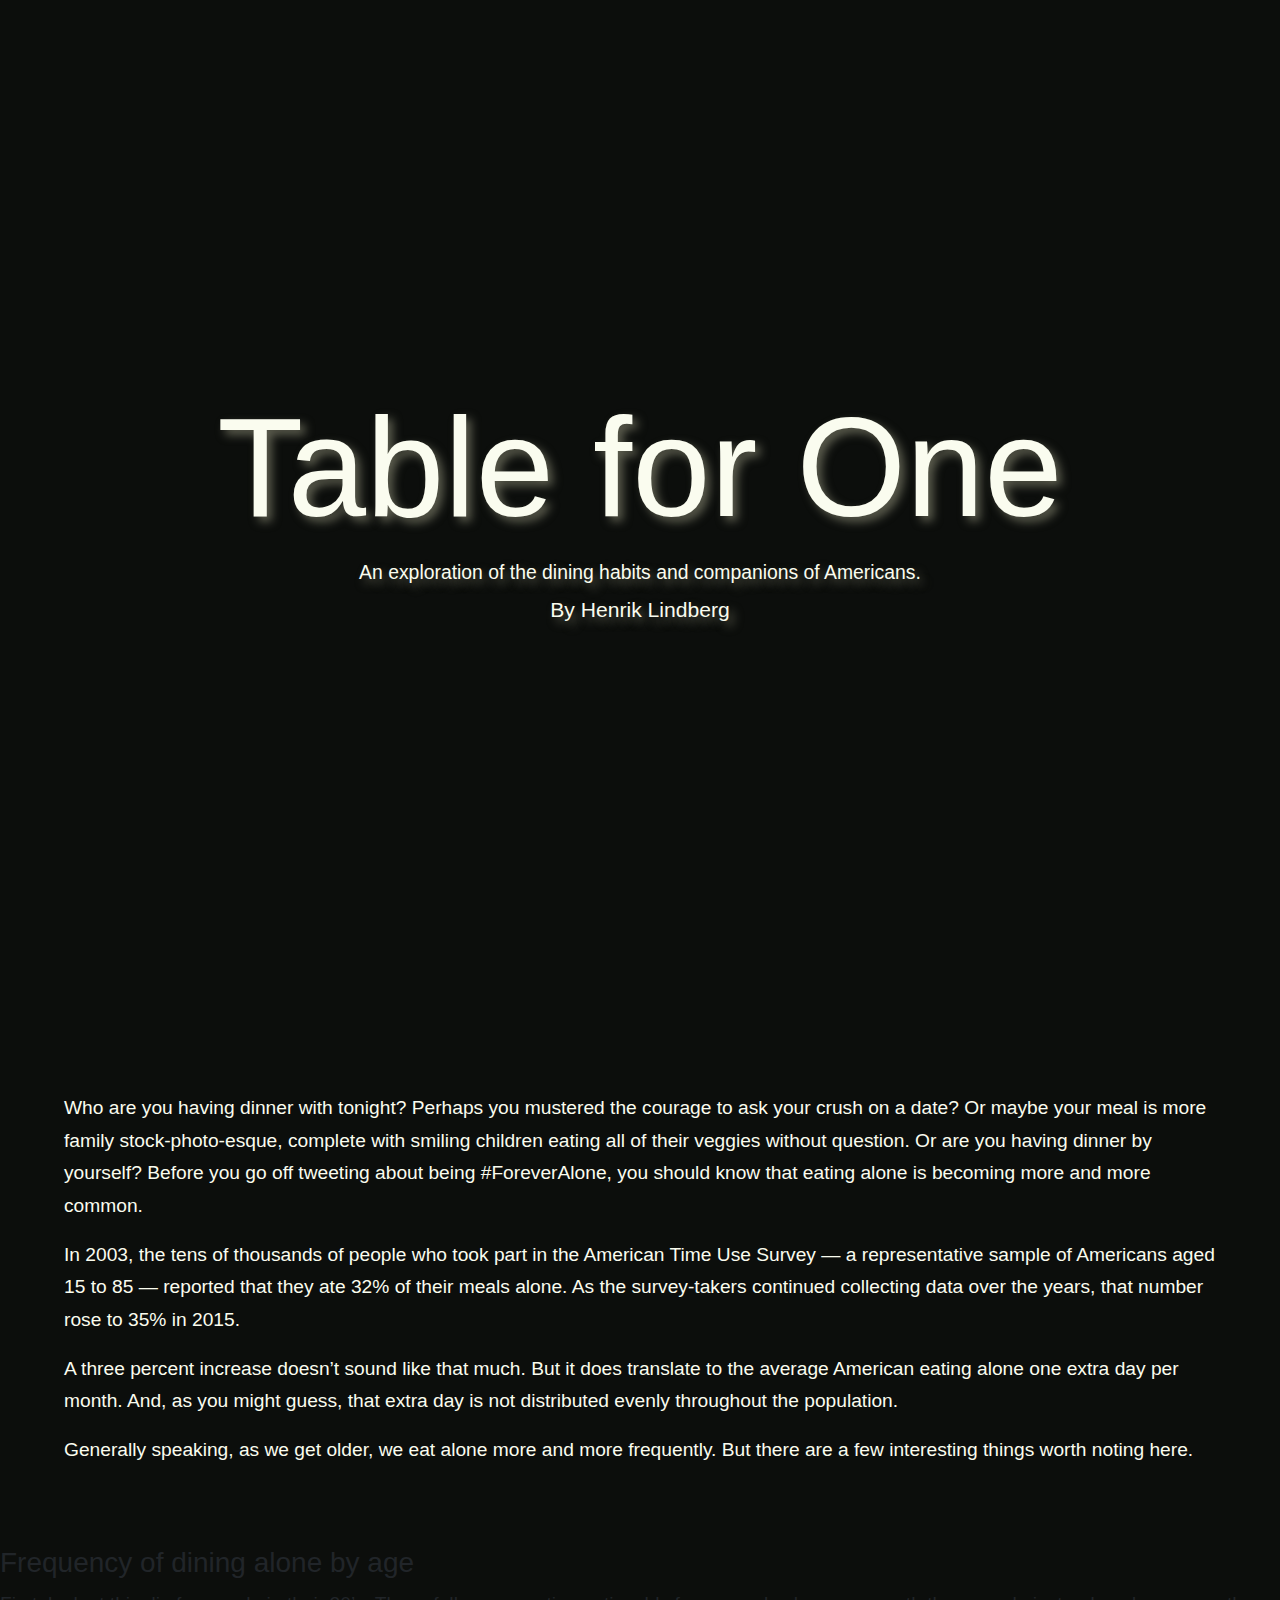
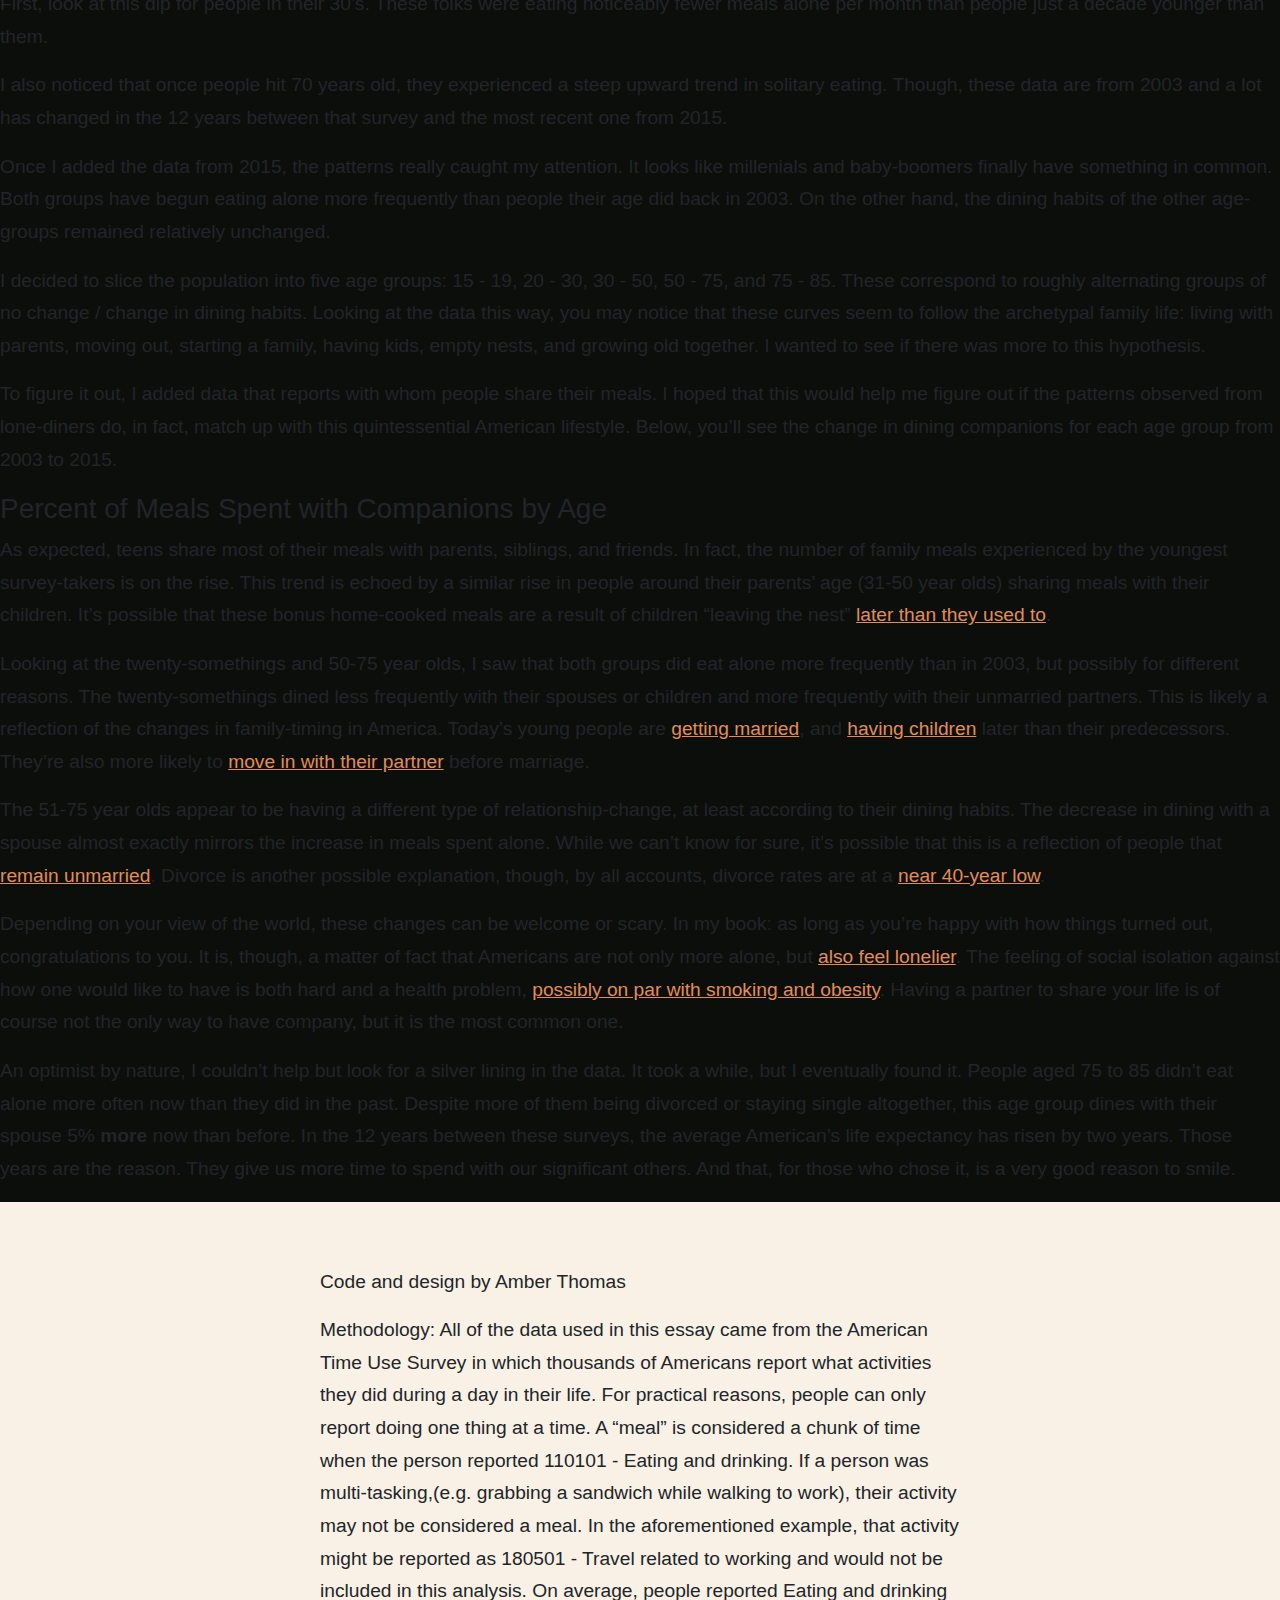
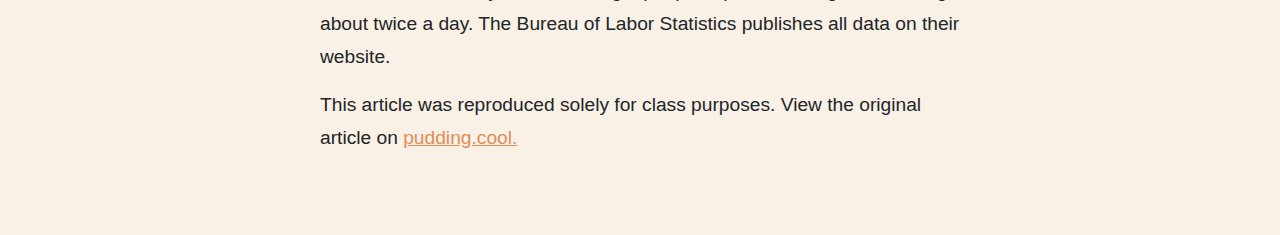
==== projects/dining-solo/index.html @ cf611155 "midterm code" ====
<!DOCTYPE html>
<html lang="en">

<head>
    <meta charset="UTF-8">
    <meta name="viewport" content="width=device-width, initial-scale=1.0">
    <title>Document</title>
    <script src="https://cdn.jsdelivr.net/npm/bootstrap@5.3.3/dist/js/bootstrap.bundle.min.js"></script>
    <link rel="stylesheet" href="https://cdn.jsdelivr.net/npm/bootstrap@5.3.3/dist/css/bootstrap.min.css">
    <link rel="stylesheet" href="style.css">
</head>

<header>
    <h1>Table for One</h1>
    <h2>An exploration of the dining habits and companions of Americans.</h2>
    <p>By Henrik Lindberg</p>
</header>
<main>
    <div class="container1">
        <p>Who are you having dinner with tonight? Perhaps you mustered the courage to ask your crush on a date? Or
            maybe your meal is more family stock-photo-esque, complete with smiling children eating all of their veggies
            without question. Or are you having dinner by yourself? Before you go off tweeting about being
            #ForeverAlone, you should know that eating alone is becoming more and more common.</p>

        <p>In 2003, the tens of thousands of people who took part in the American Time Use Survey — a representative
            sample of Americans aged 15 to 85 — reported that they ate 32% of their meals alone. As the survey-takers
            continued collecting data over the years, that number rose to 35% in 2015.</p>

        <p>A three percent increase doesn’t sound like that much. But it does translate to the average American eating
            alone one extra day per month. And, as you might guess, that extra day is not distributed evenly throughout
            the population.</p>
        <p>Generally speaking, as we get older, we eat alone more and more frequently. But there are a few interesting
            things worth noting here.</p>
        </div>

    <div class="conatiner2">
        <h3>Frequency of dining alone by age</h3>

        <p>First, look at this dip for people in their 30’s. These folks were eating noticeably fewer meals alone per
            month than people just a decade younger than them.</p>
        <p>I also noticed that once people hit 70 years old, they experienced a steep upward trend in solitary eating.
            Though, these data are from 2003 and a lot has changed in the 12 years between that survey and the most
            recent one from 2015.</p>
        <p>Once I added the data from 2015, the patterns really caught my attention. It looks like millenials and
            baby-boomers finally have something in common. Both groups have begun eating alone more frequently than
            people their age did back in 2003. On the other hand, the dining habits of the other age-groups remained
            relatively unchanged.</p>
        <p>I decided to slice the population into five age groups: 15 - 19, 20 - 30, 30 - 50, 50 - 75, and 75 - 85.
            These correspond to roughly alternating groups of no change / change in dining habits. Looking at the data
            this way, you may notice that these curves seem to follow the archetypal family life: living with parents,
            moving out, starting a family, having kids, empty nests, and growing old together. I wanted to see if there
            was more to this hypothesis.</p>
        </div>

        <div class="container3">
        <p>To figure it out, I added data that reports with whom people share their meals. I hoped that this would help
            me figure out if the patterns observed from lone-diners do, in fact, match up with this quintessential
            American lifestyle. Below, you’ll see the change in dining companions for each age group from 2003 to 2015.
        </p>
        </div>

    <div class="container4">  
    <h3>Percent of Meals Spent with Companions by Age</h3>
    </div> 

<div class="container5">
        <p>As expected, teens share most of their meals with parents, siblings, and friends. In fact, the number of
            family meals experienced by the youngest survey-takers is on the rise. This trend is echoed by a similar
            rise in people around their parents’ age (31-50 year olds) sharing meals with their children. It’s possible
            that these bonus home-cooked meals are a result of children “leaving the nest” <a
                href="http://www.mercurynews.com/2017/04/19/most-young-people-are-living-with-parents-prolonging-marriage-and-kids-study-finds/">later
                than they used to</a>.</p>
        <p>Looking at the twenty-somethings and 50-75 year olds, I saw that both groups did eat alone more frequently
            than in 2003, but possibly for different reasons. The twenty-somethings dined less frequently with their
            spouses or children and more frequently with their unmarried partners. This is likely a reflection of the
            changes in family-timing in America. Today’s young people are <a
                href="https://www.thespruce.com/estimated-median-age-marriage-2303878">getting married</a>, and <a
                href="https://www.nytimes.com/2016/03/01/science/age-when-american-women-have-children.html"> having
                children</a> later than their predecessors. They’re also more likely to <a
                href="http://www.pewresearch.org/fact-tank/2017/04/06/number-of-u-s-adults-cohabiting-with-a-partner-continues-to-rise-especially-among-those-50-and-older/">
                move in with their partner</a> before marriage.</p>
        <p>The 51-75 year olds appear to be having a different type of relationship-change, at least according to their
            dining habits. The decrease in dining with a spouse almost exactly mirrors the increase in meals spent
            alone. While we can’t know for sure, it’s possible that this is a reflection of people that <a
                href="http://www.gallup.com/poll/183515/fewer-young-people-say-relationship.aspx"> remain unmarried</a>.
            Divorce is another possible explanation, though, by all accounts, divorce rates are at a <a
                href="http://time.com/4575495/divorce-rate-nearly-40-year-low/">near 40-year low</a>.</p>
        <p>Depending on your view of the world, these changes can be welcome or scary. In my book: as long as you’re
            happy with how things turned out, congratulations to you. It is, though, a matter of fact that Americans are
            not only more alone, but <a
                href="https://www.forbes.com/sites/carolinebeaton/2017/02/09/why-millennials-are-lonely/"> also feel
                lonelier</a>. The feeling of social isolation against how one would like to have is both hard and a
            health problem, <a
                href="https://www.forbes.com/sites/quora/2017/01/18/loneliness-might-be-a-bigger-health-risk-than-smoking-or-obesity">possibly
                on par with smoking and obesity</a>. Having a partner to share your life is of course not the only way
            to have company, but it is the most common one.</p>
        <p>An optimist by nature, I couldn’t help but look for a silver lining in the data. It took a while, but I
            eventually found it. People aged 75 to 85 didn’t eat alone more often now than they did in the past. Despite
            more of them being divorced or staying single altogether, this age group dines with their spouse 5%
            <strong>more</strong> now than before. In the 12 years between these surveys, the average American’s life
            expectancy has risen by two years. Those years are the reason. They give us more time to spend with our
            significant others. And that, for those who chose it, is a very good reason to smile.</p>
</div>
</main>
<footer>
    <p>Code and design by Amber Thomas</p>
    <p>Methodology: All of the data used in this essay came from the American Time Use Survey in which thousands of
        Americans report what activities they did during a day in their life. For practical reasons, people can only
        report doing one thing at a time. A “meal” is considered a chunk of time when the person reported 110101 -
        Eating and drinking. If a person was multi-tasking,(e.g. grabbing a sandwich while walking to work), their
        activity may not be considered a meal. In the aforementioned example, that activity might be reported as 180501
        - Travel related to working and would not be included in this analysis. On average, people reported Eating and
        drinking about twice a day. The Bureau of Labor Statistics publishes all data on their website.</p>
    <p>This article was reproduced solely for class purposes. View the original article on <a
            href="https://pudding.cool/2017/07/eating-alone/">pudding.cool.</a></p>
</footer>
---- projects/dining-solo/style.css ----
h1 {
    font-size: 8em;
    color: #FAFCEF;
    font-family: "Italiana", sans-serif;
    text-align: center;
}

header {
    padding: 30% 5%;
    min-height: 100vh;
    text-shadow: 5px 5px 10px #5D5E4F;
    background-image: url('/Users/joshpanepento/Documents/github-2024/GitHub/josh-panepento.github.io/projects/dining-solo/images/restaurant.jpg');
    background-repeat: no-repeat;
    background-size: cover;
    background-position: center;
    text-align: center;
    font-size: 1.1em;
    color: #FAFCEF;
    font-family: "Abel", sans-serif;
    text-align: center;
}

h2 {
    font-size: 1.1em;
    color: #FAFCEF;
    font-family: "Abel", sans-serif;
    text-align: center;
}

body {
    font-family: "Roboto", sans-serif;
    font-size: 16px;
    line-height: 1.7;
    background-color: #0C0E0C;
}

.container {
    width: 55%;
}

p {
    font-family: "Abel", sans-serif;
    font-size: 1.2em;
}

footer {
    background-color: #F9F1E5;
    padding: 5% 25%;
}

a {
    color: #E18D58;
}

.container1 {
    color: #FAFCEF;
    padding: 5% 5%;
    font-family: "Roboto";
    font-size: 16px;
    line-height: 1.7;
}

.container2 {
    color: #0C0E0C;
    background-color: #F9F1E5;
}
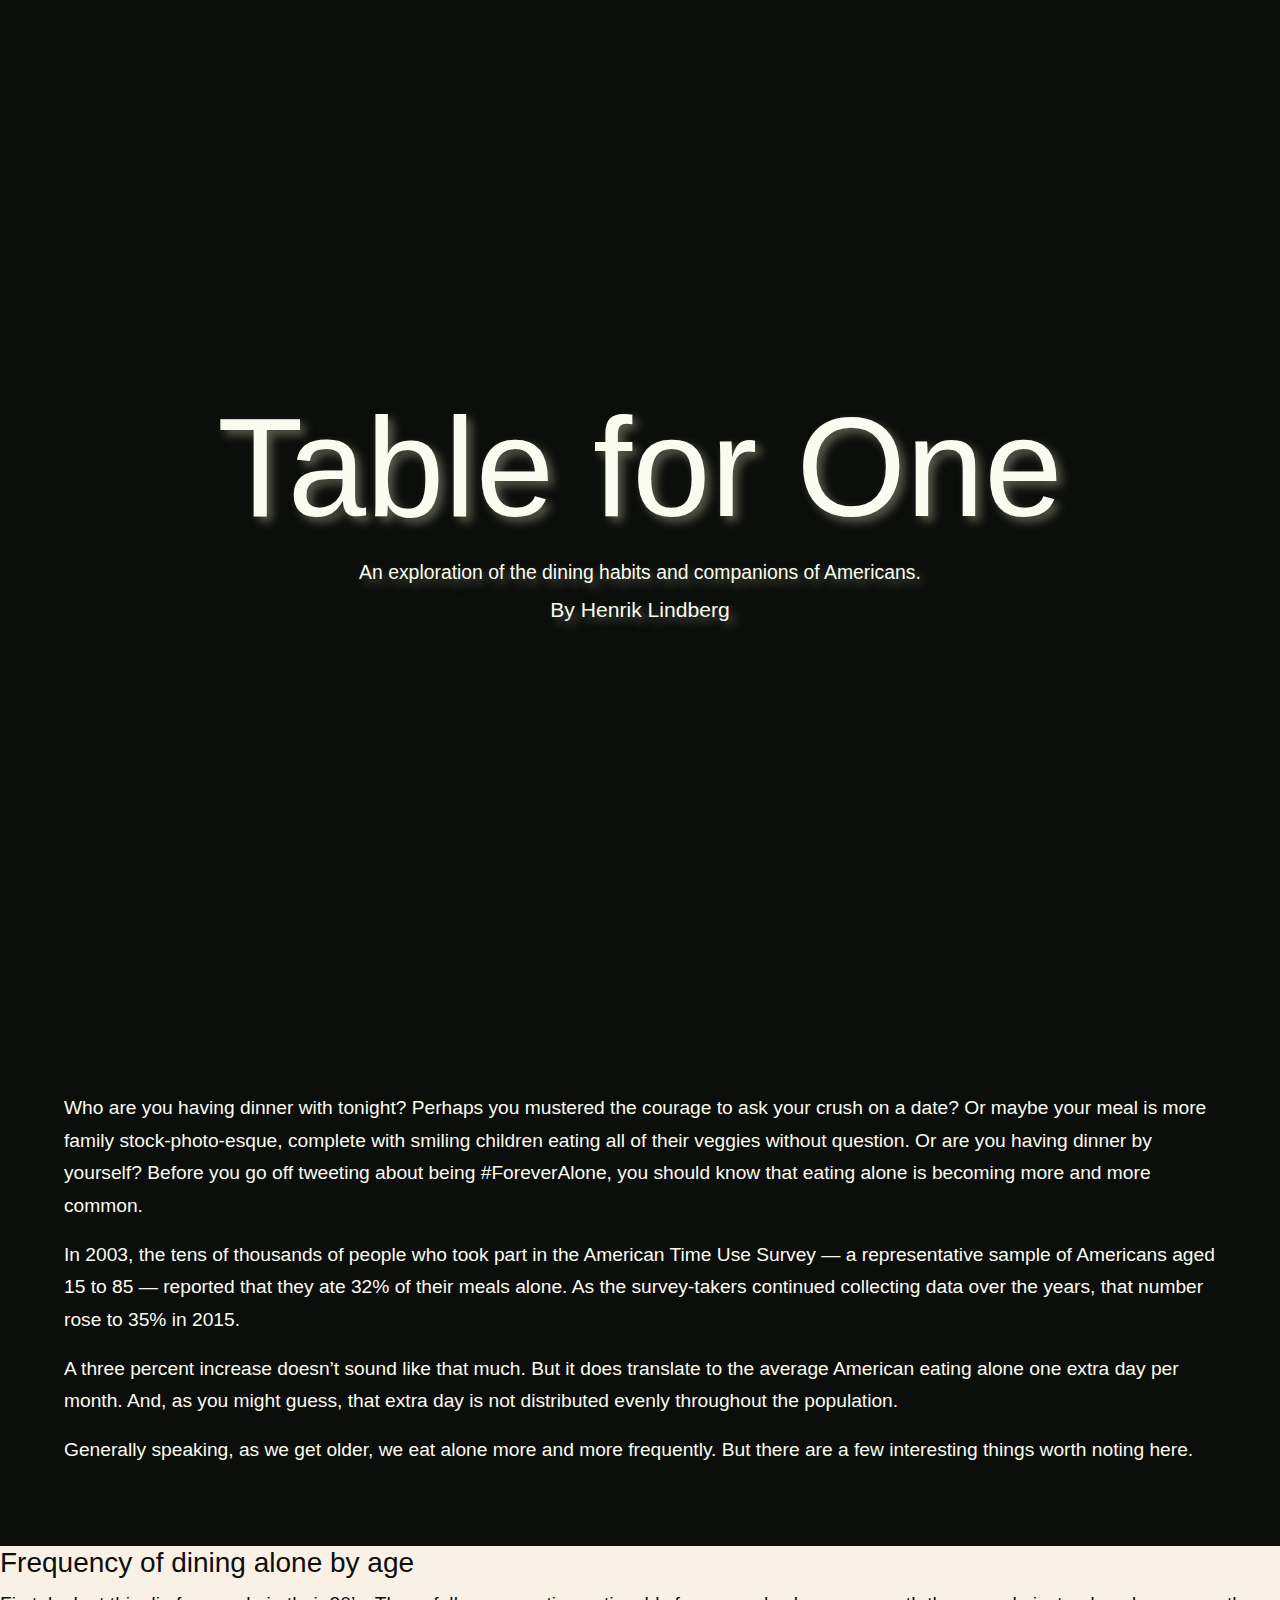
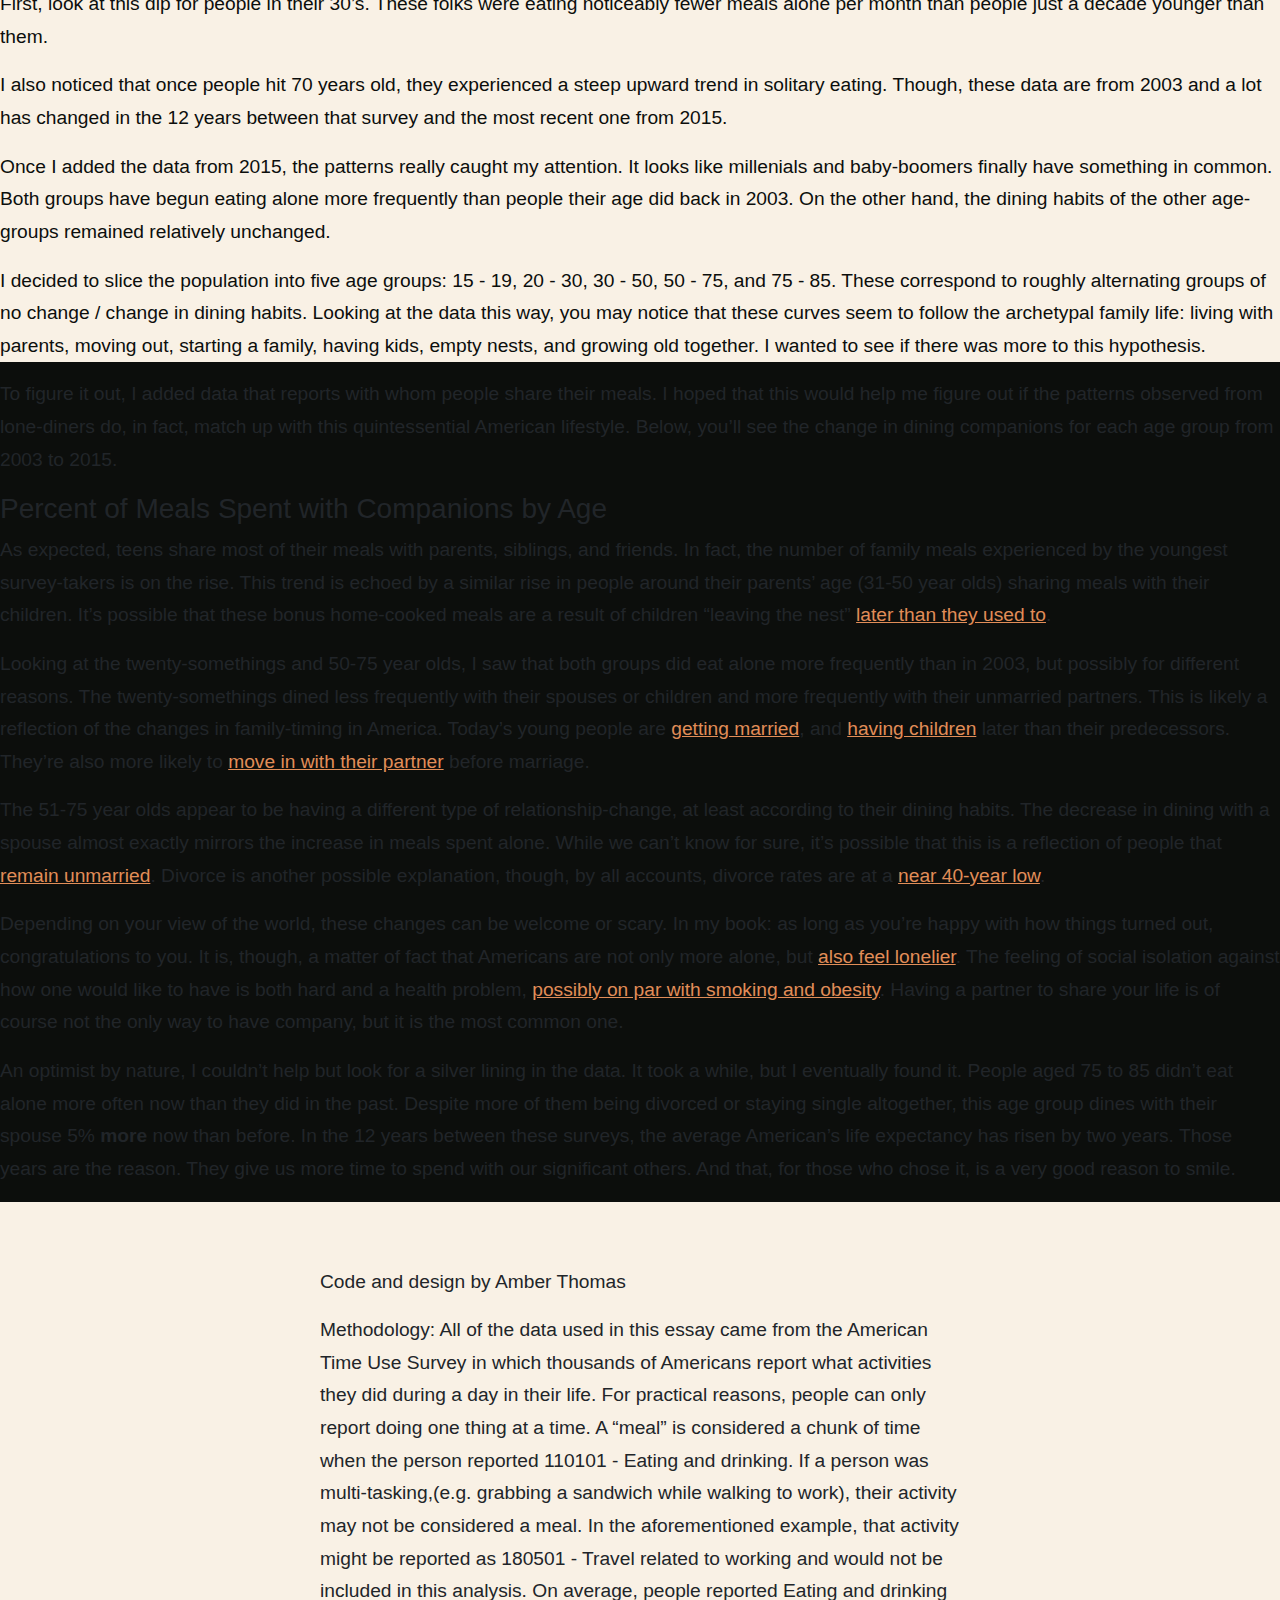
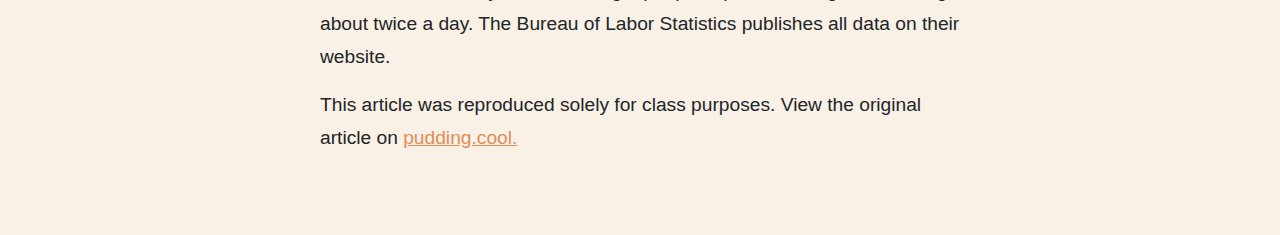
==== commit c5e624cb: "dining-solo update" ====
--- a/projects/dining-solo/index.html
+++ b/projects/dining-solo/index.html
@@ -33,7 +33,7 @@
             things worth noting here.</p>
         </div>
 
-    <div class="conatiner2">
+    <div class="container2">
         <h3>Frequency of dining alone by age</h3>
 
         <p>First, look at this dip for people in their 30’s. These folks were eating noticeably fewer meals alone per
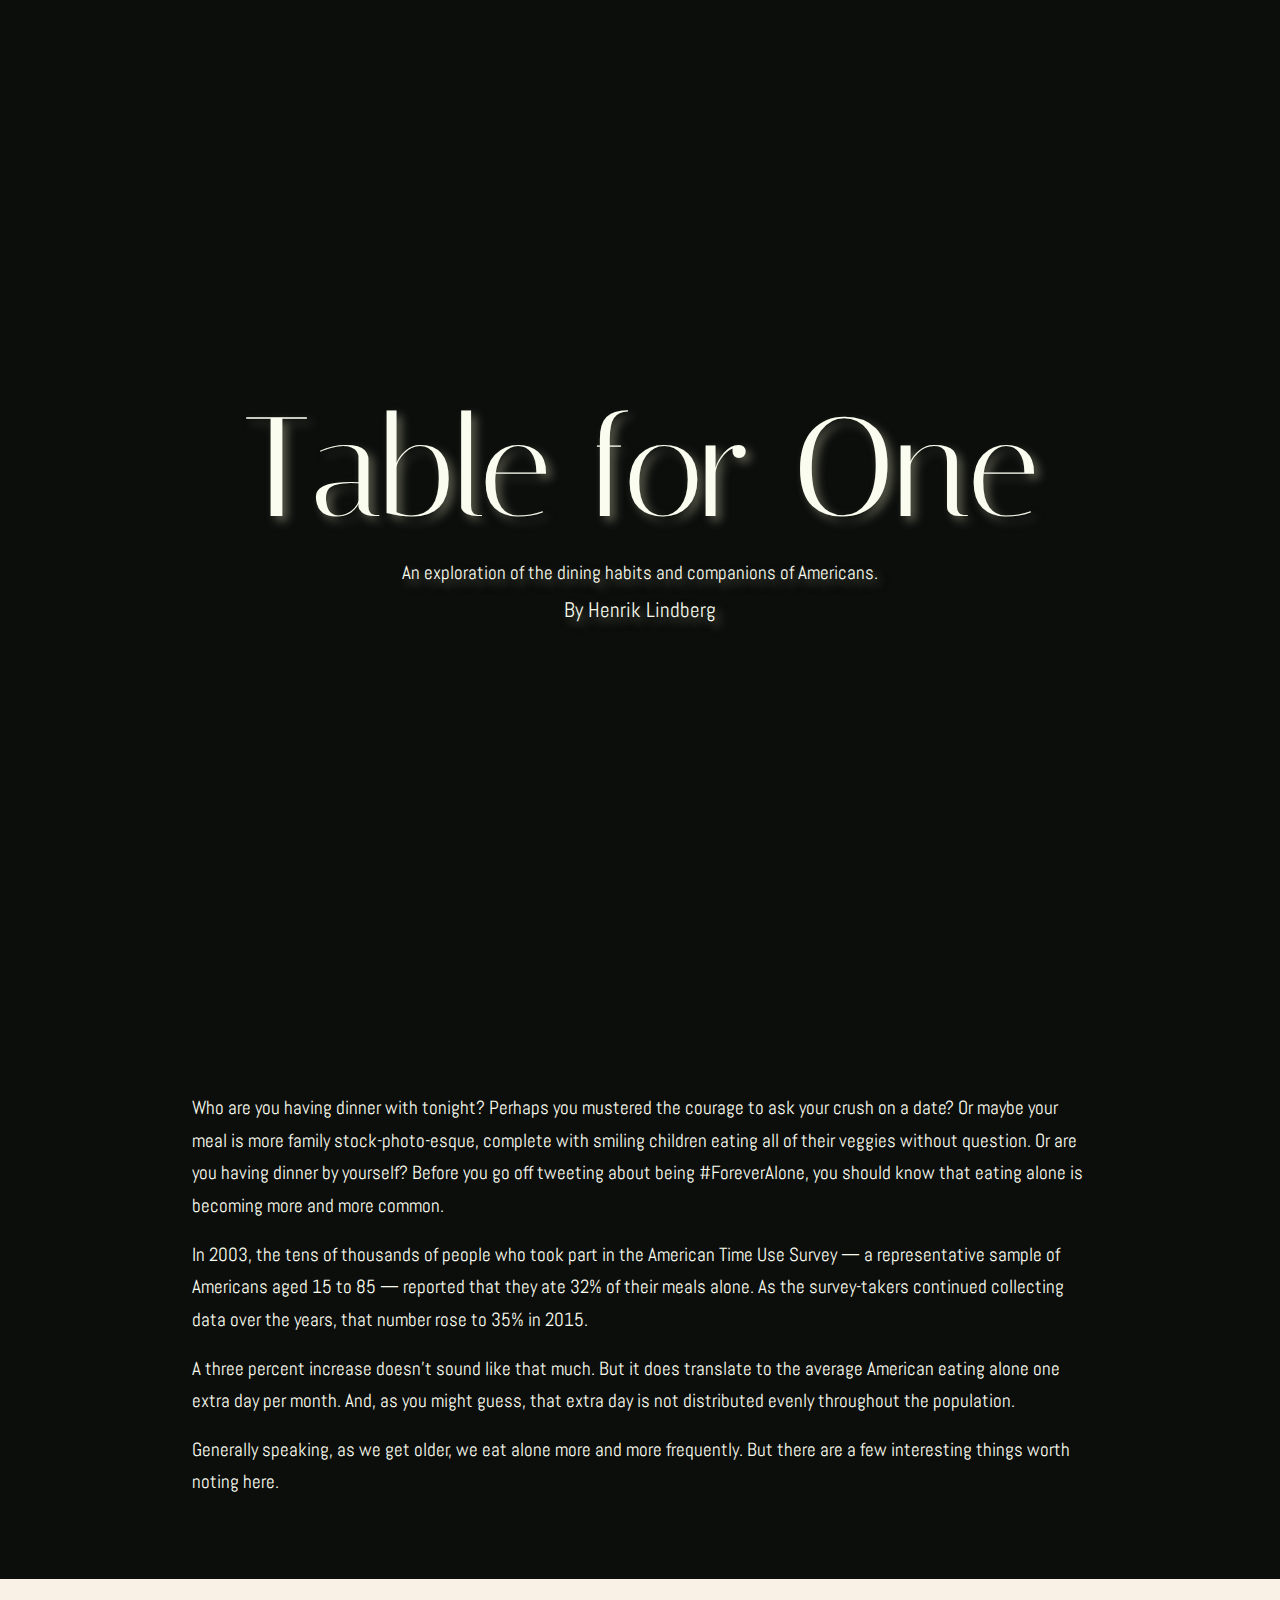
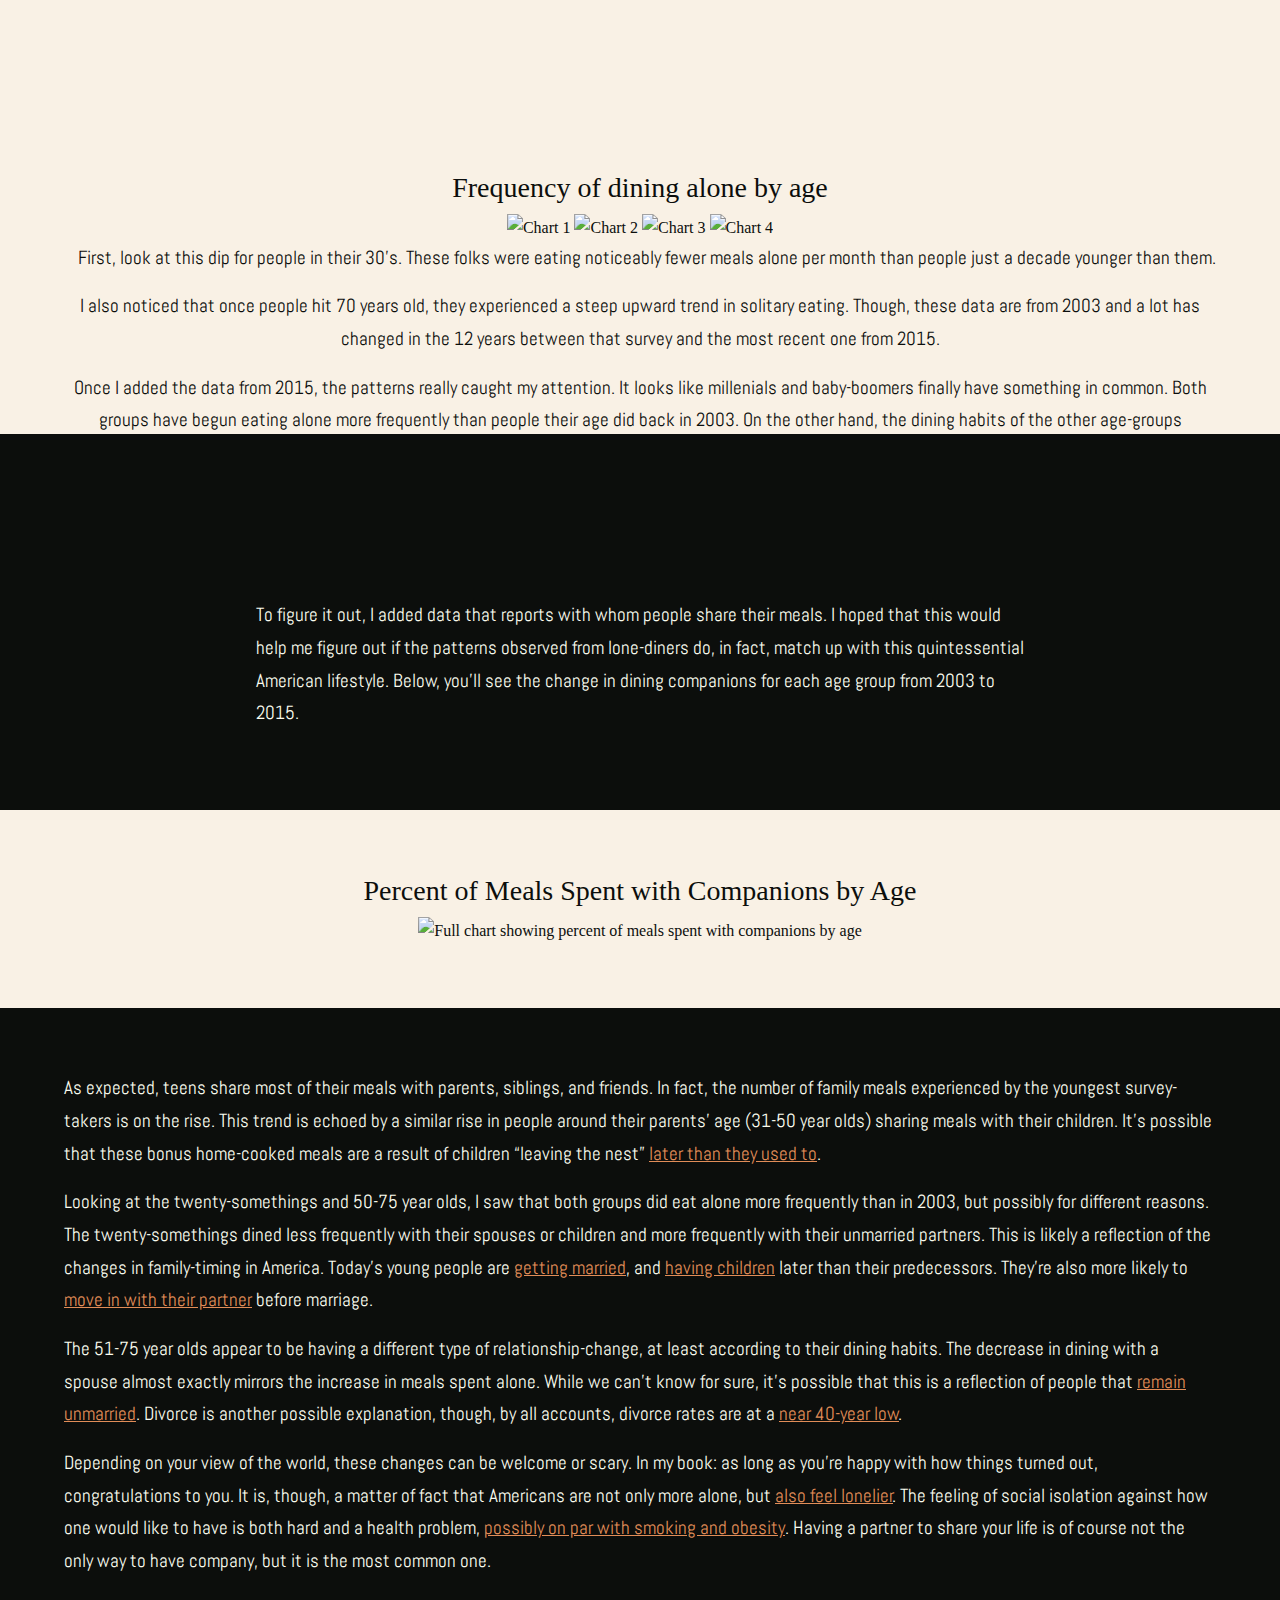
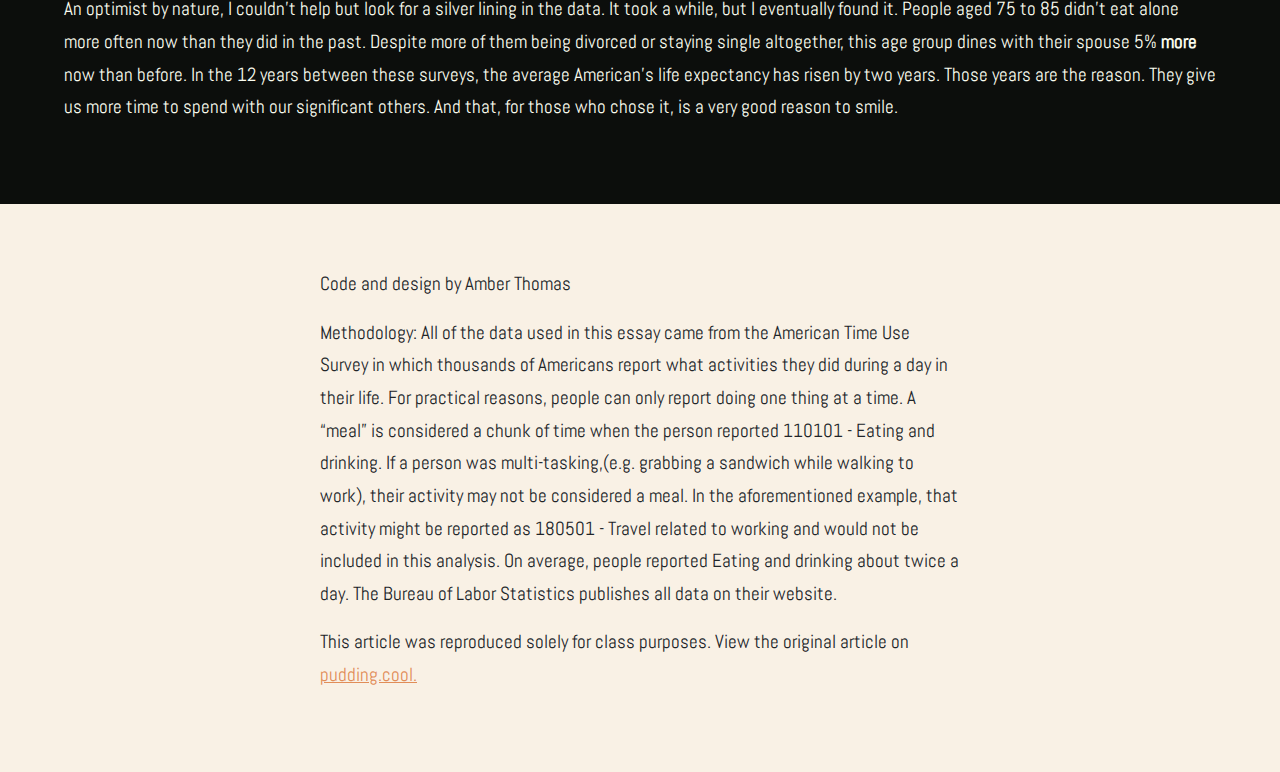
==== commit fb38a75e: "dining-solo update" ====
--- a/projects/dining-solo/index.html
+++ b/projects/dining-solo/index.html
@@ -1,5 +1,5 @@
 <!DOCTYPE html>
-<html lang="en">
+<html>
 
 <head>
     <meta charset="UTF-8">
@@ -8,13 +8,19 @@
     <script src="https://cdn.jsdelivr.net/npm/bootstrap@5.3.3/dist/js/bootstrap.bundle.min.js"></script>
     <link rel="stylesheet" href="https://cdn.jsdelivr.net/npm/bootstrap@5.3.3/dist/css/bootstrap.min.css">
     <link rel="stylesheet" href="style.css">
+    <link rel="preconnect" href="https://fonts.googleapis.com">
+<link rel="preconnect" href="https://fonts.gstatic.com" crossorigin>
+<link href="https://fonts.googleapis.com/css2?family=Abel&family=Italiana&display=swap" rel="stylesheet">
 </head>
 
-<header>
-    <h1>Table for One</h1>
-    <h2>An exploration of the dining habits and companions of Americans.</h2>
-    <p>By Henrik Lindberg</p>
-</header>
+<article>
+    <header>
+        <h1>Table for One</h1>
+        <h2>An exploration of the dining habits and companions of Americans.</h2>
+        <p>By Henrik Lindberg</p>
+    </header>
+</article>
+
 <main>
     <div class="container1">
         <p>Who are you having dinner with tonight? Perhaps you mustered the courage to ask your crush on a date? Or
@@ -31,39 +37,44 @@
             the population.</p>
         <p>Generally speaking, as we get older, we eat alone more and more frequently. But there are a few interesting
             things worth noting here.</p>
-        </div>
+    </div>
 
     <div class="container2">
         <h3>Frequency of dining alone by age</h3>
 
-        <p>First, look at this dip for people in their 30’s. These folks were eating noticeably fewer meals alone per
+        <img src="/Users/joshpanepento/Documents/github-2024/GitHub/josh-panepento.github.io/projects/dining-solo/images/chart-dining-1.png" alt="Chart 1" width="800" height="400">
+        <p class="float-right">First, look at this dip for people in their 30’s. These folks were eating noticeably fewer meals alone per
             month than people just a decade younger than them.</p>
-        <p>I also noticed that once people hit 70 years old, they experienced a steep upward trend in solitary eating.
+            <img src="/Users/joshpanepento/Documents/github-2024/GitHub/josh-panepento.github.io/projects/dining-solo/images/chart-dining-2.png" alt="Chart 2" width="800" height="400">
+        <p class="float-right">I also noticed that once people hit 70 years old, they experienced a steep upward trend in solitary eating.
             Though, these data are from 2003 and a lot has changed in the 12 years between that survey and the most
             recent one from 2015.</p>
-        <p>Once I added the data from 2015, the patterns really caught my attention. It looks like millenials and
+        <img src="/Users/joshpanepento/Documents/github-2024/GitHub/josh-panepento.github.io/projects/dining-solo/images/chart-dining-3.png" alt="Chart 3" width="800" height="400">
+        <p class="float-right">Once I added the data from 2015, the patterns really caught my attention. It looks like millenials and
             baby-boomers finally have something in common. Both groups have begun eating alone more frequently than
             people their age did back in 2003. On the other hand, the dining habits of the other age-groups remained
             relatively unchanged.</p>
-        <p>I decided to slice the population into five age groups: 15 - 19, 20 - 30, 30 - 50, 50 - 75, and 75 - 85.
+        <img src="/Users/joshpanepento/Documents/github-2024/GitHub/josh-panepento.github.io/projects/dining-solo/images/chart-dining-4.png" alt="Chart 4" width="800" height="400">
+        <p class="float-right">I decided to slice the population into five age groups: 15 - 19, 20 - 30, 30 - 50, 50 - 75, and 75 - 85.
             These correspond to roughly alternating groups of no change / change in dining habits. Looking at the data
             this way, you may notice that these curves seem to follow the archetypal family life: living with parents,
             moving out, starting a family, having kids, empty nests, and growing old together. I wanted to see if there
             was more to this hypothesis.</p>
-        </div>
+    </div>
 
-        <div class="container3">
+    <div class="container3">
         <p>To figure it out, I added data that reports with whom people share their meals. I hoped that this would help
             me figure out if the patterns observed from lone-diners do, in fact, match up with this quintessential
             American lifestyle. Below, you’ll see the change in dining companions for each age group from 2003 to 2015.
         </p>
-        </div>
+    </div>
 
-    <div class="container4">  
-    <h3>Percent of Meals Spent with Companions by Age</h3>
-    </div> 
+    <div class="container4">
+        <h3>Percent of Meals Spent with Companions by Age</h3>
+        <img src="/Users/joshpanepento/Documents/github-2024/GitHub/josh-panepento.github.io/projects/dining-solo/images/chart-full.png" alt="Full chart showing percent of meals spent with companions by age" width="1000" height="900">
+    </div>
 
-<div class="container5">
+    <div class="container5">
         <p>As expected, teens share most of their meals with parents, siblings, and friends. In fact, the number of
             family meals experienced by the youngest survey-takers is on the rise. This trend is echoed by a similar
             rise in people around their parents’ age (31-50 year olds) sharing meals with their children. It’s possible
@@ -99,8 +110,9 @@
             more of them being divorced or staying single altogether, this age group dines with their spouse 5%
             <strong>more</strong> now than before. In the 12 years between these surveys, the average American’s life
             expectancy has risen by two years. Those years are the reason. They give us more time to spend with our
-            significant others. And that, for those who chose it, is a very good reason to smile.</p>
-</div>
+            significant others. And that, for those who chose it, is a very good reason to smile.
+        </p>
+    </div>
 </main>
 <footer>
     <p>Code and design by Amber Thomas</p>
@@ -113,4 +125,6 @@
         drinking about twice a day. The Bureau of Labor Statistics publishes all data on their website.</p>
     <p>This article was reproduced solely for class purposes. View the original article on <a
             href="https://pudding.cool/2017/07/eating-alone/">pudding.cool.</a></p>
-</footer>+</footer>
+
+</html>--- a/projects/dining-solo/style.css
+++ b/projects/dining-solo/style.css
@@ -54,7 +54,7 @@
 
 .container1 {
     color: #FAFCEF;
-    padding: 5% 5%;
+    padding: 5% 15%;
     font-family: "Roboto";
     font-size: 16px;
     line-height: 1.7;
@@ -63,4 +63,43 @@
 .container2 {
     color: #0C0E0C;
     background-color: #F9F1E5;
+    padding: 15% 5%;
+    font-family: "Roboto";
+    font-size: 16px;
+    line-height: 1.7;
+    text-align: center;
+}
+
+.container3 {
+    color: #FAFCEF;
+    padding: 5% 20%;
+    font-family: "Roboto";
+    font-size: 16px;
+    line-height: 1.7;
+}
+
+.container4 {
+    color: #0C0E0C;
+    background-color: #F9F1E5;
+    padding: 5% 5%;
+    font-family: "Roboto";
+    font-size: 16px;
+    line-height: 1.7;
+    text-align: center;
+}
+
+.container5 {
+    color: #FAFCEF;
+    padding: 5% 5%;
+    font-family: "Roboto";
+    font-size: 16px;
+    line-height: 1.7;
+}
+
+.container img {
+    float: left;
+}
+
+.float-right {
+    float: right;
 }